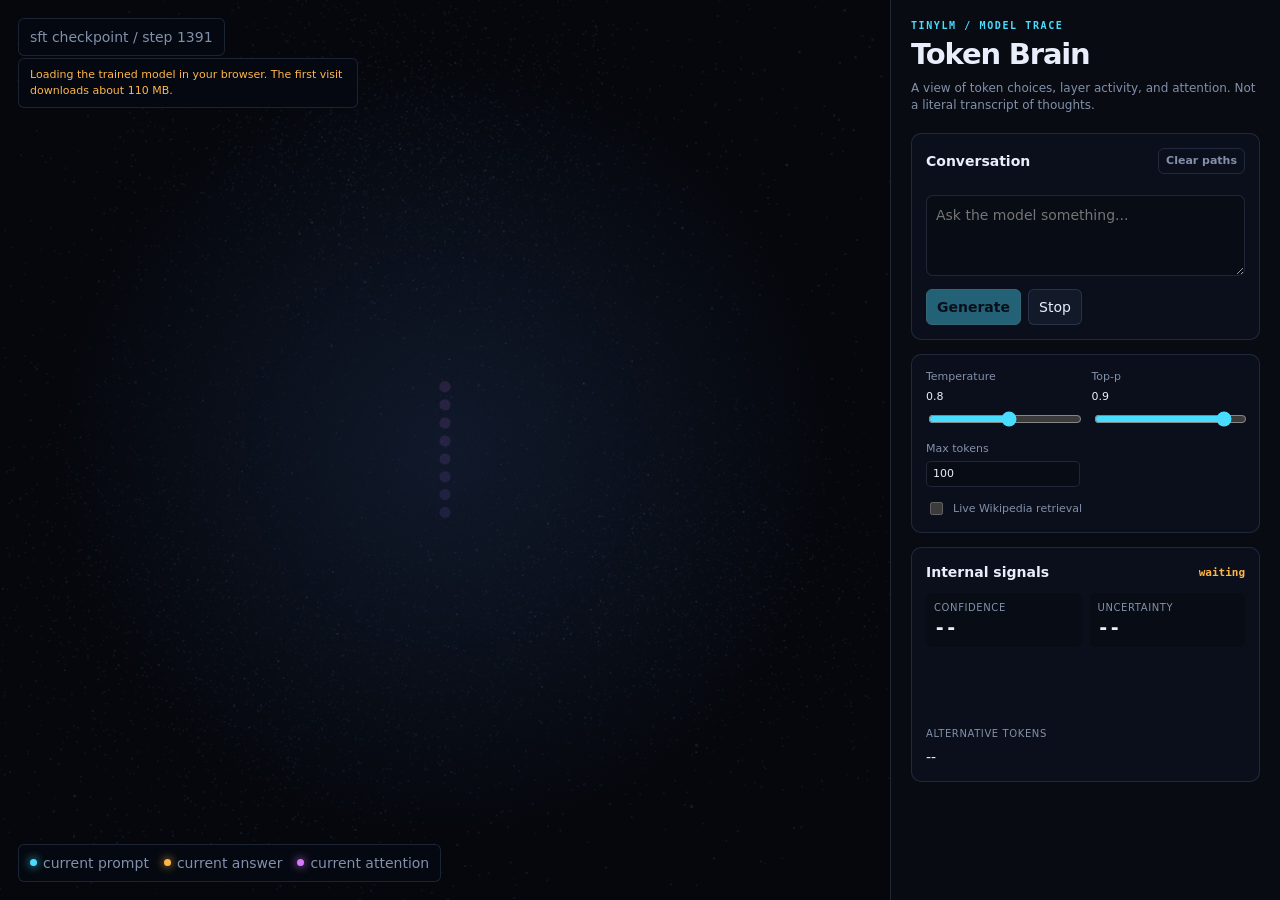
==== index.html @ d6db5dae "Keep visualizer live with branch Pages" ====
<!doctype html>
<html lang="en">
<head>
  <meta charset="utf-8">
  <meta name="viewport" content="width=device-width,initial-scale=1">
  <meta http-equiv="refresh" content="0;url=./tinyllm/static/index.html?config=../../site-config.json">
  <title>TinyLM Token Brain</title>
</head>
<body>
  <p><a href="./tinyllm/static/index.html?config=../../site-config.json">Open the TinyLM Token Brain</a></p>
</body>
</html>
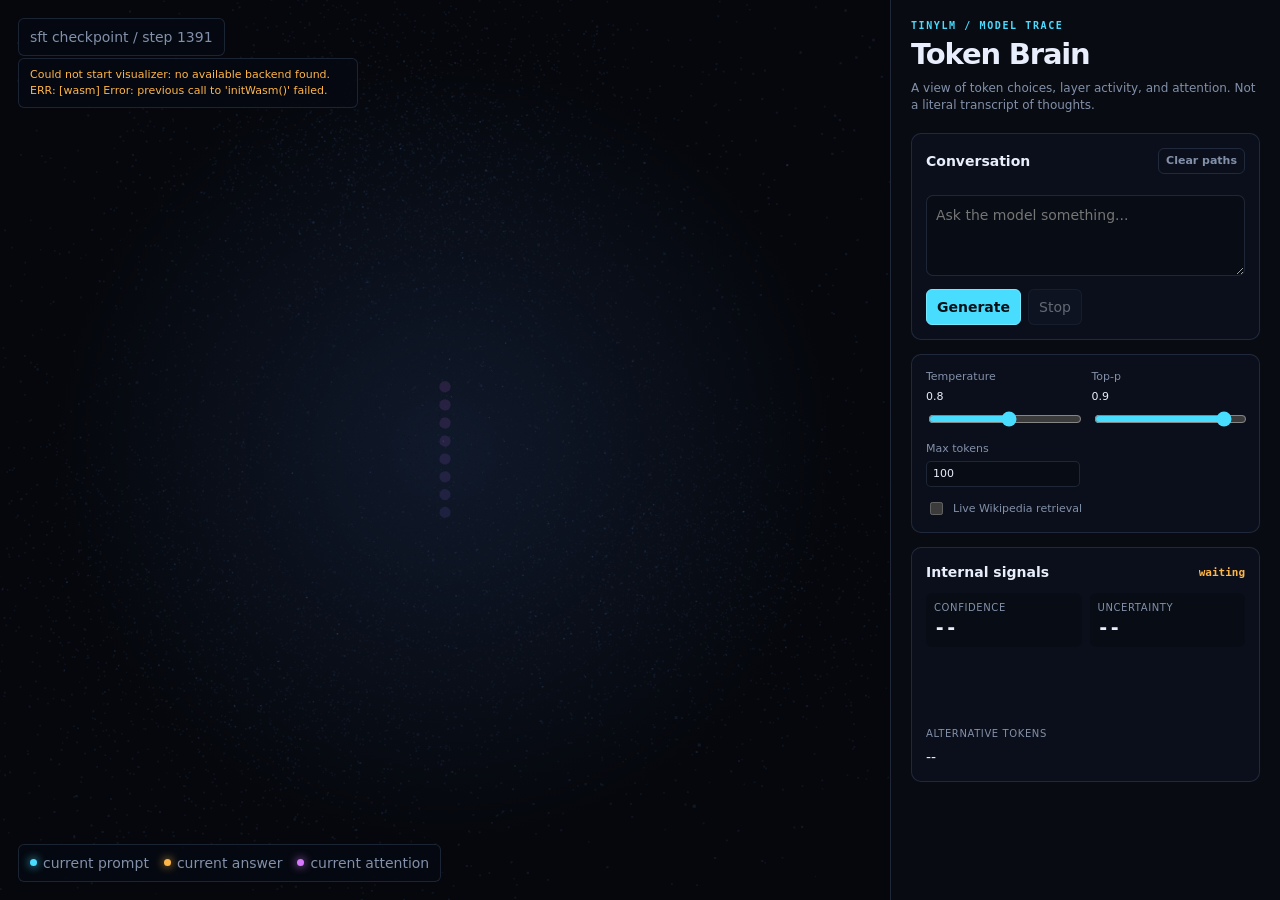
==== commit cd37719f: "Serve visualizer from branch Pages" ====
--- a/index.html
+++ b/index.html
@@ -3,10 +3,67 @@
 <head>
   <meta charset="utf-8">
   <meta name="viewport" content="width=device-width,initial-scale=1">
-  <meta http-equiv="refresh" content="0;url=./tinyllm/static/index.html?config=../../site-config.json">
   <title>TinyLM Token Brain</title>
+  <link rel="icon" href="data:,">
+  <link rel="stylesheet" href="./tinyllm/static/style.css">
+  <script type="importmap">
+    {"imports":{"three":"./tinyllm/static/vendor/three.module.min.js"}}
+  </script>
 </head>
 <body>
-  <p><a href="./tinyllm/static/index.html?config=../../site-config.json">Open the TinyLM Token Brain</a></p>
+  <main>
+    <section id="space">
+      <canvas id="brain"></canvas>
+      <div id="loading">Building token constellation...</div>
+      <div id="tooltip"></div>
+      <div id="legend">
+        <span><i class="prompt"></i>current prompt</span>
+        <span><i class="answer"></i>current answer</span>
+        <span><i class="attention"></i>current attention</span>
+      </div>
+      <div id="checkpoint">loading checkpoint...</div>
+      <div id="mode-note"></div>
+    </section>
+    <aside>
+      <header>
+        <p class="eyebrow">TINYLM / MODEL TRACE</p>
+        <h1>Token Brain</h1>
+        <p class="subtle">A view of token choices, layer activity, and attention. Not a literal transcript of thoughts.</p>
+      </header>
+
+      <section class="panel">
+        <div class="panel-title"><span>Conversation</span><button id="clear">Clear paths</button></div>
+        <div id="conversation"></div>
+        <form id="chat-form">
+          <textarea id="prompt" rows="3" placeholder="Ask the model something..." required></textarea>
+          <div class="actions">
+            <button id="send" type="submit">Generate</button>
+            <button id="stop" type="button" disabled>Stop</button>
+          </div>
+        </form>
+      </section>
+
+      <section class="controls">
+        <label>Temperature <output id="temperature-value">0.8</output><input id="temperature" type="range" min="0" max="1.5" step="0.1" value="0.8"></label>
+        <label>Top-p <output id="top-p-value">0.9</output><input id="top-p" type="range" min="0.1" max="1" step="0.05" value="0.9"></label>
+        <label>Max tokens <input id="max-tokens" type="number" min="1" max="512" value="100"></label>
+        <label class="toggle" title="Available when using the local backend"><input id="retrieval" type="checkbox"><span>Live Wikipedia retrieval</span></label>
+      </section>
+
+      <section class="panel signals">
+        <div class="panel-title"><span>Internal signals</span><b id="token-label">waiting</b></div>
+        <div class="metrics">
+          <div><small>confidence</small><strong id="confidence">--</strong></div>
+          <div><small>uncertainty</small><strong id="entropy">--</strong></div>
+        </div>
+        <div id="layers"></div>
+        <div>
+          <small>Alternative tokens</small>
+          <div id="alternatives" class="alternatives">--</div>
+        </div>
+      </section>
+    </aside>
+  </main>
+  <script type="module" src="./tinyllm/static/app.js"></script>
 </body>
 </html>
--- a/tinyllm/static/style.css
+++ b/tinyllm/static/style.css
@@ -0,0 +1,69 @@
+:root {
+  color-scheme: dark;
+  --bg: #05070c;
+  --panel: rgba(12, 17, 29, 0.88);
+  --line: rgba(132, 160, 210, 0.18);
+  --text: #e8eefc;
+  --muted: #8290a9;
+  --cyan: #48dcff;
+  --amber: #ffb648;
+}
+
+* { box-sizing: border-box; }
+body { margin: 0; overflow: hidden; background: var(--bg); color: var(--text); font: 14px/1.45 Inter, ui-sans-serif, system-ui, sans-serif; }
+main { display: grid; grid-template-columns: minmax(0, 1fr) 390px; height: 100vh; }
+#space { position: relative; min-width: 0; background: radial-gradient(circle at 50% 50%, #10192b 0, #05070c 62%); }
+#brain { width: 100%; height: 100%; display: block; }
+#loading, #checkpoint, #mode-note, #legend, #tooltip { position: absolute; z-index: 2; background: rgba(6, 10, 18, .78); border: 1px solid var(--line); backdrop-filter: blur(12px); }
+#loading { inset: 50% auto auto 50%; transform: translate(-50%, -50%); padding: 12px 16px; border-radius: 8px; }
+#checkpoint { top: 18px; left: 18px; padding: 8px 11px; color: var(--muted); border-radius: 6px; }
+#mode-note { display: none; top: 58px; left: 18px; max-width: 340px; padding: 8px 11px; color: var(--amber); border-radius: 6px; font-size: 11px; }
+#legend { bottom: 18px; left: 18px; display: flex; gap: 15px; padding: 8px 11px; border-radius: 6px; color: var(--muted); }
+#legend span { display: flex; align-items: center; gap: 6px; }
+#legend i { width: 7px; height: 7px; border-radius: 50%; box-shadow: 0 0 10px currentColor; }
+#legend .prompt { color: var(--cyan); background: var(--cyan); }
+#legend .answer { color: var(--amber); background: var(--amber); }
+#legend .attention { color: #d878ff; background: #d878ff; }
+#tooltip { pointer-events: none; display: none; padding: 5px 8px; border-radius: 5px; color: white; white-space: pre; }
+
+aside { overflow-y: auto; padding: 20px; border-left: 1px solid var(--line); background: #080b12; }
+header { margin-bottom: 18px; }
+h1 { margin: 1px 0 5px; font-size: 29px; letter-spacing: -.04em; }
+.eyebrow { margin: 0; color: var(--cyan); font: 700 10px/1.2 ui-monospace, monospace; letter-spacing: .16em; }
+.subtle { margin: 0; color: var(--muted); font-size: 12px; }
+.panel, .controls { margin-bottom: 14px; padding: 14px; border: 1px solid var(--line); border-radius: 10px; background: var(--panel); }
+.panel-title { display: flex; align-items: center; justify-content: space-between; margin-bottom: 11px; font-weight: 700; }
+.panel-title b { max-width: 190px; color: var(--amber); font: 600 11px ui-monospace, monospace; overflow: hidden; text-overflow: ellipsis; white-space: pre; }
+button, textarea, input { font: inherit; }
+button { cursor: pointer; border: 1px solid var(--line); border-radius: 6px; background: #121a29; color: var(--text); padding: 7px 10px; }
+button:hover { border-color: #506383; }
+button:disabled { cursor: default; opacity: .4; }
+#send { color: #081016; border-color: #75e8ff; background: var(--cyan); font-weight: 700; }
+#clear { padding: 4px 7px; color: var(--muted); background: transparent; font-size: 11px; }
+#conversation { max-height: 240px; overflow-y: auto; margin-bottom: 10px; }
+.message { margin: 0 0 8px; padding: 8px 10px; border-radius: 7px; white-space: pre-wrap; overflow-wrap: anywhere; }
+.message.user { margin-left: 20px; background: #152235; }
+.message.assistant { margin-right: 20px; border: 1px solid rgba(255, 182, 72, .22); background: #17140f; }
+textarea { width: 100%; resize: vertical; outline: none; border: 1px solid var(--line); border-radius: 7px; background: #080c14; color: var(--text); padding: 9px; }
+textarea:focus { border-color: var(--cyan); }
+.actions { display: flex; gap: 7px; margin-top: 8px; }
+.controls { display: grid; grid-template-columns: 1fr 1fr; gap: 12px; color: var(--muted); font-size: 11px; }
+.controls label { display: grid; gap: 4px; }
+.controls output { float: right; color: var(--text); }
+.controls input[type=range] { width: 100%; accent-color: var(--cyan); }
+.controls input[type=number] { width: 100%; border: 1px solid var(--line); border-radius: 5px; background: #080c14; color: var(--text); padding: 4px 6px; }
+.controls .toggle { grid-column: 1 / -1; display: flex; align-items: center; gap: 7px; }
+.metrics { display: grid; grid-template-columns: 1fr 1fr; gap: 8px; margin-bottom: 12px; }
+.metrics div { padding: 8px; border-radius: 6px; background: #080c14; }
+small { display: block; color: var(--muted); font-size: 10px; letter-spacing: .06em; text-transform: uppercase; }
+.metrics strong { font: 600 19px ui-monospace, monospace; }
+#layers { display: grid; grid-template-columns: repeat(8, 1fr); align-items: end; gap: 4px; height: 55px; margin-bottom: 13px; }
+.layer { min-height: 3px; border-radius: 2px; background: linear-gradient(to top, #4259ff, #cf72ff); box-shadow: 0 0 8px rgba(150, 99, 255, .35); transition: height .2s ease; }
+.alternatives { display: flex; flex-wrap: wrap; gap: 5px; margin-top: 5px; }
+.alternative { padding: 3px 6px; border: 1px solid var(--line); border-radius: 4px; color: #b7c3d9; font: 11px ui-monospace, monospace; white-space: pre; }
+
+@media (max-width: 900px) {
+  body { overflow: auto; }
+  main { grid-template-columns: 1fr; grid-template-rows: 58vh auto; height: auto; min-height: 100vh; }
+  aside { border-top: 1px solid var(--line); border-left: 0; }
+}
